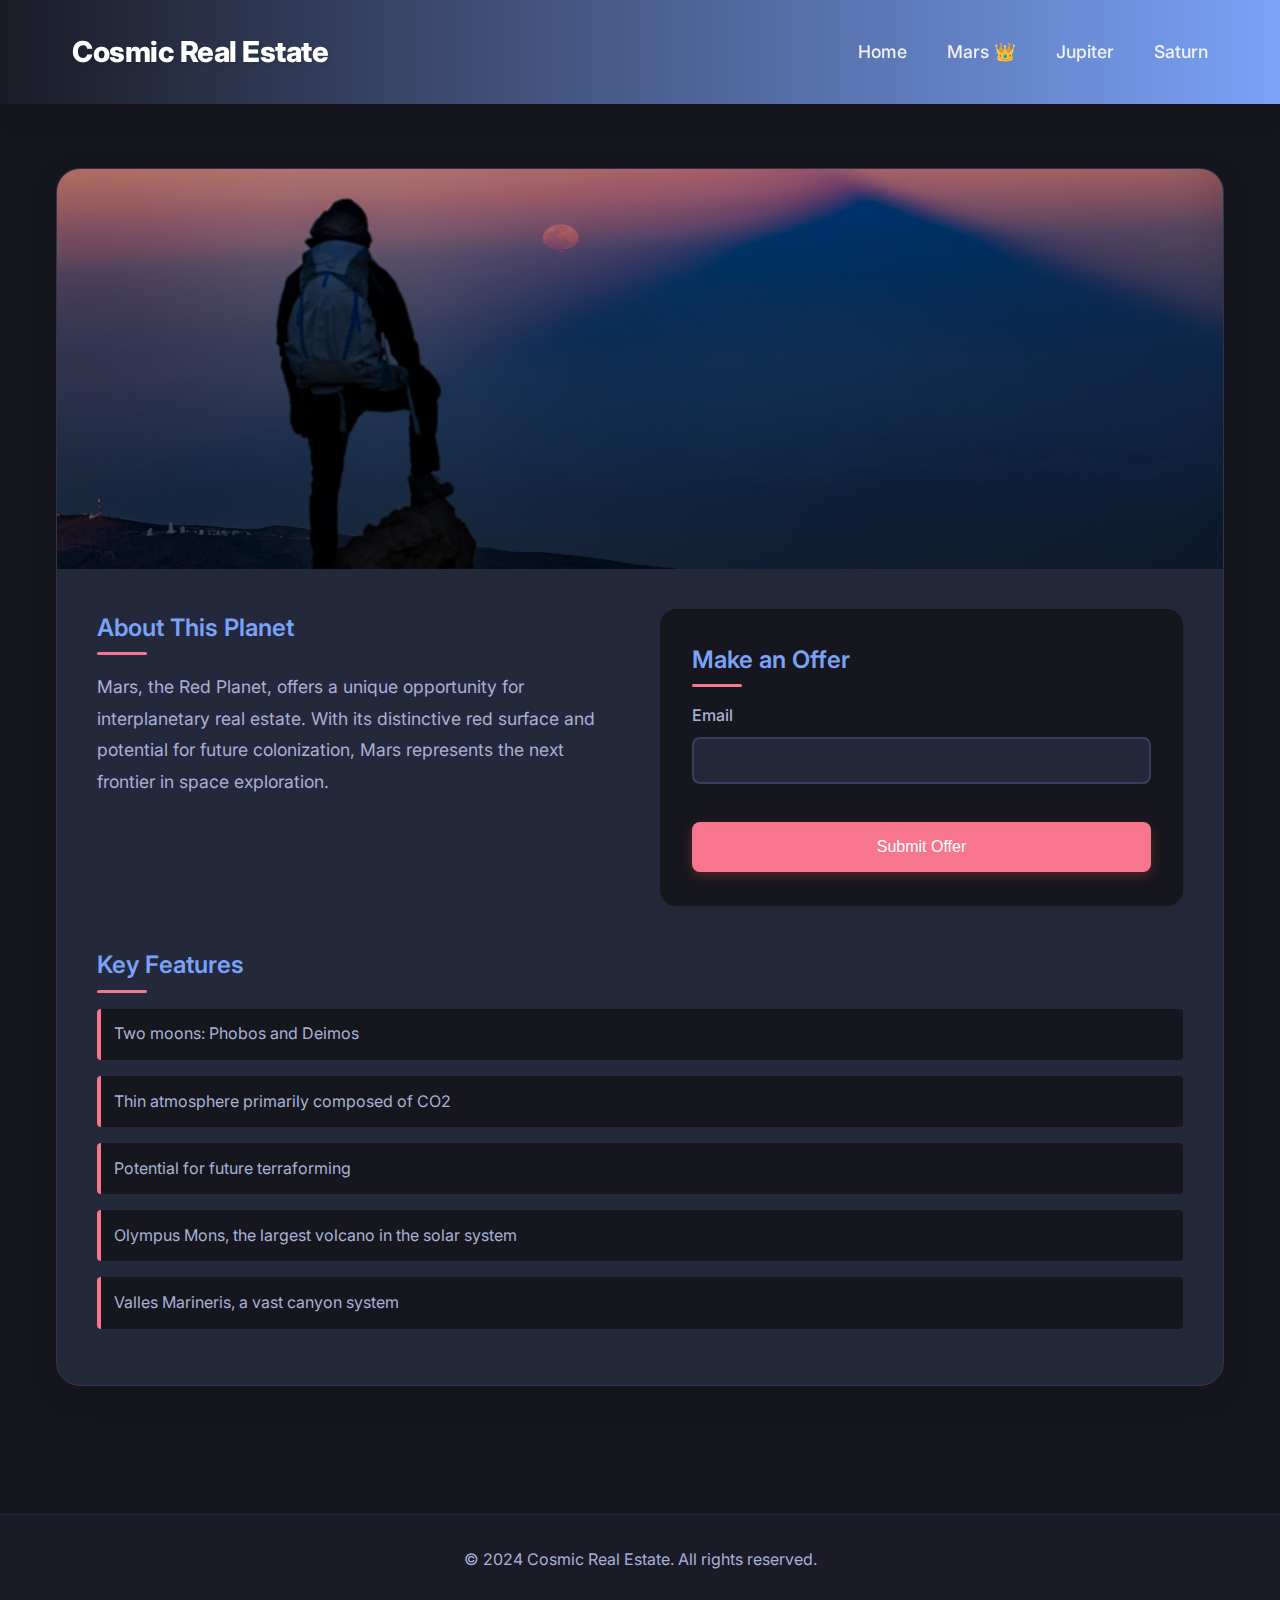
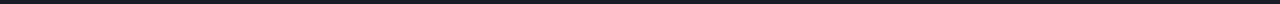
==== planet.html @ 67a4f1c0 "style" ====
<!DOCTYPE html>
<html lang="en">
<head>
    <meta charset="UTF-8">
    <meta name="viewport" content="width=device-width, initial-scale=1.0">
    <meta name="description" content="Cosmic Real Estate - Your premier destination for purchasing celestial properties. Explore Mars, Jupiter, and Saturn properties.">
    <meta name="keywords" content="space real estate, mars property, jupiter property, saturn property, cosmic real estate">
    <meta name="author" content="Cosmic Real Estate">
    <meta property="og:title" content="Cosmic Real Estate - Your Gateway to the Stars">
    <meta property="og:description" content="Your premier destination for purchasing celestial properties">
    <meta property="og:image" content="images/mars.jpg">
    <meta property="og:url" content="https://cosmicrealestate.com">
    <title>Planet Details - Cosmic Real Estate</title>
    <link rel="icon" type="image/png" href="images/favicon.png">
    <link rel="stylesheet" href="styles/variables.css">
    <link rel="stylesheet" href="styles/animations.css">
    <link rel="stylesheet" href="styles/navbar.css">
    <link rel="stylesheet" href="styles/buttons.css">
    <link rel="stylesheet" href="styles/cards.css">
    <link rel="stylesheet" href="styles/forms.css">
    <link rel="stylesheet" href="styles/footer.css">
    <link rel="stylesheet" href="styles/main.css">
    <link rel="stylesheet" href="styles/planet.css">
    <link rel="preconnect" href="https://fonts.googleapis.com">
    <link rel="preconnect" href="https://fonts.gstatic.com" crossorigin>
    <link href="https://fonts.googleapis.com/css2?family=Inter:wght@400;500;600;700;800&display=swap" rel="stylesheet">
    <style>
        .planet-container {
            max-width: 1200px;
            margin: 0 auto;
            padding: 2rem 1rem;
        }
        .planet-header {
            text-align: center;
            padding: 4rem 2rem;
            background: linear-gradient(135deg, var(--gradient-start), var(--gradient-end));
            color: var(--text-color);
            border-radius: 16px;
            margin-bottom: 3rem;
            position: relative;
            overflow: hidden;
        }
        .planet-header::before {
            content: '';
            position: absolute;
            top: 0;
            left: 0;
            right: 0;
            bottom: 0;
            background: radial-gradient(circle at 50% 50%, rgba(122, 162, 247, 0.1), transparent 70%);
            pointer-events: none;
        }
        .planet-header h1 {
            font-size: 3.5rem;
            margin-bottom: 1rem;
            color: var(--secondary-color);
            font-weight: 800;
            line-height: 1.2;
        }
        .planet-content {
            display: grid;
            grid-template-columns: 1fr 1fr;
            gap: 3rem;
            margin-top: 2rem;
        }
        .planet-image {
            width: 100%;
            height: 400px;
            object-fit: cover;
            border-radius: 16px;
            box-shadow: 0 4px 20px rgba(0, 0, 0, 0.1);
        }
        .planet-details {
            padding: 2rem;
            background: var(--card-background);
            border-radius: 16px;
            box-shadow: 0 4px 20px rgba(0, 0, 0, 0.1);
        }
        .price {
            font-size: 2rem;
            color: var(--accent-color);
            font-weight: 700;
            margin: 1rem 0;
        }
        .planet-features {
            list-style-type: none;
            padding: 0;
            margin-top: 2rem;
        }
        .planet-features li {
            padding: 1rem;
            margin-bottom: 1rem;
            background: var(--background-color);
            border-radius: 8px;
            border-left: 4px solid var(--accent-color);
        }
        @media (max-width: 768px) {
            .planet-content {
                grid-template-columns: 1fr;
            }
            .planet-header h1 {
                font-size: 2.5rem;
            }
        }
        .modal-overlay {
            display: none;
            position: fixed;
            top: 0;
            left: 0;
            right: 0;
            bottom: 0;
            background: rgba(0, 0, 0, 0.7);
            z-index: 1000;
            justify-content: center;
            align-items: center;
        }
        .modal-content {
            background: var(--card-background);
            padding: 2rem;
            border-radius: 16px;
            max-width: 400px;
            width: 90%;
            text-align: center;
            position: relative;
            animation: modalSlideIn 0.3s ease-out;
        }
        .modal-content h3 {
            color: var(--secondary-color);
            margin-bottom: 1rem;
        }
        .modal-content p {
            margin-bottom: 1.5rem;
            line-height: 1.6;
        }
        .modal-close {
            position: absolute;
            top: 1rem;
            right: 1rem;
            background: none;
            border: none;
            font-size: 1.5rem;
            cursor: pointer;
            color: var(--text-color);
            opacity: 0.7;
            transition: opacity 0.3s ease;
        }
        .modal-close:hover {
            opacity: 1;
        }
        @keyframes modalSlideIn {
            from {
                transform: translateY(-20px);
                opacity: 0;
            }
            to {
                transform: translateY(0);
                opacity: 1;
            }
        }
    </style>
</head>
<body>
    <header>
        <nav>
            <a href="index.html" class="logo">
                <h1>Cosmic Real Estate</h1>
            </a>
            <ul>
                <li><a href="index.html">Home</a></li>
                <li><a href="planet.html?planet=mars">Mars 👑</a></li>
                <li><a href="planet.html?planet=jupiter">Jupiter</a></li>
                <li><a href="planet.html?planet=saturn">Saturn</a></li>
            </ul>
        </nav>
    </header>

    <main>
        <div class="planet-detail">
            <div class="planet-hero">
                <img id="planetImage" alt="Planet" class="loading">
                <h2 id="planetName"></h2>
                <div class="price" id="planetPrice"></div>
            </div>
            <div class="planet-info">
                <div class="description">
                    <h3>About This Planet</h3>
                    <p id="planetDescription"></p>
                </div>
                <div class="features">
                    <h3>Key Features</h3>
                    <ul id="planetFeatures"></ul>
                </div>
                <div class="purchase-form">
                    <h3>Make an Offer</h3>
                    <form id="purchaseForm">
                        <div class="form-group">
                            <label for="email">Email</label>
                            <input type="email" id="email" name="email" required>
                        </div>
                        <button type="submit" class="cta-button button-hover">Submit Offer</button>
                    </form>
                </div>
            </div>
        </div>
    </main>

    <!-- Add modal overlay -->
    <div id="successModal" class="modal-overlay">
        <div class="modal-content">
            <button class="modal-close">&times;</button>
            <h3>Thank You!</h3>
            <p>We've received your interest in <span id="modalPlanetName"></span>. We'll contact you shortly at <span id="modalEmail"></span> to discuss the details.</p>
        </div>
    </div>

    <footer>
        <p>&copy; 2024 Cosmic Real Estate. All rights reserved.</p>
    </footer>

    <script type="module" src="js/planet.js"></script>
</body>
</html>
---- styles/variables.css ----
:root {
    --primary-color: #1a1b26;
    --secondary-color: #7aa2f7;
    --accent-color: #f7768e;
    --text-color: #a9b1d6;
    --background-color: #16161e;
    --card-background: #24283b;
    --card-hover: #2f334d;
    --gradient-start: #1a1b26;
    --gradient-end: #24283b;
}
---- styles/animations.css ----
/* Fade In Animation */
@keyframes fadeIn {
    from {
        opacity: 0;
        transform: translateY(20px);
    }
    to {
        opacity: 1;
        transform: translateY(0);
    }
}

/* Slide In Animation */
@keyframes slideIn {
    from {
        transform: translateY(-10px);
        opacity: 0;
    }
    to {
        transform: translateY(0);
        opacity: 1;
    }
}

/* Shimmer Animation */
@keyframes shimmer {
    to {
        background-position: 200% 0;
    }
}

/* Apply Animations */
.hero, .planet-card {
    animation: fadeIn 0.6s ease-out forwards;
}

.error-message,
.success-message {
    animation: slideIn 0.3s ease-out;
}

/* Loading States */
.loading {
    opacity: 0;
    background: linear-gradient(110deg, #2c3e50 8%, #34495e 18%, #2c3e50 33%);
    background-size: 200% 100%;
    animation: shimmer 1.5s linear infinite;
}

.loaded {
    opacity: 1;
    background: none;
    animation: none;
}

/* Smooth Scroll */
html {
    scroll-behavior: smooth;
}
---- styles/navbar.css ----
/* Header and Navigation */
header {
    background: linear-gradient(to right, var(--primary-color), var(--secondary-color));
    padding: 0.5rem 0;
    position: sticky;
    top: 0;
    z-index: 1000;
    box-shadow: 0 4px 30px rgba(0, 0, 0, 0.1);
}

nav {
    display: flex;
    justify-content: space-between;
    align-items: center;
    padding: 0.8rem 2rem;
    max-width: 1200px;
    margin: 0 auto;
}

/* Logo Styles */
.logo {
    text-decoration: none;
    display: flex;
    align-items: center;
    gap: 0.8rem;
}

.logo h1 {
    font-size: 1.8rem;
    color: white;
    margin: 0;
    font-weight: 800;
    letter-spacing: -0.5px;
    text-shadow: 2px 2px 4px rgba(0, 0, 0, 0.1);
}

/* Navigation Links */
nav ul {
    display: flex;
    gap: 2.5rem;
    list-style: none;
    margin: 0;
    padding: 0;
}

nav a {
    text-decoration: none;
    color: rgba(255, 255, 255, 0.9);
    font-weight: 500;
    font-size: 1.1rem;
    padding: 0.5rem 0;
    position: relative;
    transition: all 0.3s ease;
}

nav a::before {
    content: '';
    position: absolute;
    bottom: 0;
    left: 0;
    width: 100%;
    height: 2px;
    background: white;
    transform: scaleX(0);
    transform-origin: right;
    transition: transform 0.3s ease;
}

nav a:hover {
    color: white;
}

nav a:hover::before {
    transform: scaleX(1);
    transform-origin: left;
}

nav a.active {
    color: white;
}

nav a.active::before {
    transform: scaleX(1);
}

/* Responsive Navigation */
@media (max-width: 768px) {
    header {
        padding: 0.5rem 0;
    }

    nav {
        padding: 0.8rem 1rem;
        flex-direction: column;
        gap: 1rem;
    }

    nav ul {
        flex-direction: column;
        width: 100%;
        gap: 0.8rem;
        text-align: center;
    }

    nav a {
        display: block;
        padding: 0.8rem;
        font-size: 1rem;
    }

    .logo h1 {
        font-size: 1.5rem;
    }
}
---- styles/buttons.css ----
/* Base Button Styles */
.cta-button {
    display: inline-block;
    padding: 1rem 2rem;
    background-color: var(--accent-color);
    color: var(--primary-color);
    text-decoration: none;
    border-radius: 8px;
    margin: 1.5rem;
    transition: all 0.3s ease;
    cursor: pointer;
    border: none;
    font-size: 1rem;
    font-weight: 600;
    text-align: center;
    width: calc(100% - 3rem);
    position: relative;
    overflow: hidden;
}

.cta-button:hover {
    background-color: #e85d6f;
    transform: translateY(-2px);
    box-shadow: 0 4px 15px rgba(247, 118, 142, 0.3);
}

.cta-button:active {
    transform: translateY(0);
}

/* Scroll Button */
.scroll-button {
    display: inline-flex;
    align-items: center;
    gap: 0.5rem;
    padding: 1rem 2rem;
    background-color: var(--secondary-color);
    color: var(--primary-color);
    text-decoration: none;
    border-radius: 8px;
    font-weight: 600;
    transition: all 0.3s ease;
    border: 2px solid transparent;
}

.scroll-button:hover {
    background-color: transparent;
    border-color: var(--secondary-color);
    color: var(--secondary-color);
    transform: translateY(-2px);
}

.scroll-button svg {
    transition: transform 0.3s ease;
}

.scroll-button:hover svg {
    transform: translateY(2px);
}

/* Form Buttons */
.form-group button.cta-button {
    width: 100%;
    margin: 1rem 0 0;
    cursor: pointer;
    border: none;
    font-size: 1rem;
    font-weight: 500;
    transition: all 0.3s ease;
}

.form-group button.cta-button:hover {
    transform: translateY(-2px);
    box-shadow: 0 4px 12px rgba(231, 76, 60, 0.3);
}

.form-group button.cta-button:active {
    transform: translateY(0);
}
---- styles/cards.css ----
/* Planet Cards */
.planet-card {
    background: var(--card-background);
    border-radius: 16px;
    overflow: hidden;
    box-shadow: 0 4px 20px rgba(0, 0, 0, 0.2);
    transition: all 0.3s ease;
    position: relative;
    border: 1px solid rgba(122, 162, 247, 0.1);
    display: flex;
    flex-direction: column;
    cursor: pointer;
    height: 100%;
}

.planet-card a {
    text-decoration: none;
    color: inherit;
    display: flex;
    flex-direction: column;
    height: 100%;
}

.planet-card:hover {
    transform: translateY(-8px);
    box-shadow: 0 8px 30px rgba(0, 0, 0, 0.3);
    background: var(--card-hover);
}

.planet-card img {
    width: 100%;
    height: 200px;
    object-fit: cover;
    transition: transform 0.3s ease;
}

.planet-card:hover img {
    transform: scale(1.05);
}

.planet-card h3 {
    margin: 1rem 1rem 0.5rem;
    color: var(--secondary-color);
    font-size: 1.5rem;
}

.planet-card p {
    margin: 0 1rem;
    color: var(--text-color);
    opacity: 0.8;
    flex-grow: 1;
}

/* Planet Grid */
.planet-grid {
    display: grid;
    grid-template-columns: repeat(auto-fit, minmax(320px, 1fr));
    gap: 2rem;
}

.featured-planets {
    margin-top: 3rem;
}

.featured-planets h2 {
    text-align: center;
    margin-bottom: 3rem;
    color: var(--secondary-color);
    font-size: 2.5rem;
    font-weight: 700;
}

/* Planet Detail Card */
.planet-detail {
    max-width: 1000px;
    margin: 0 auto;
    background: var(--card-background);
    border-radius: 16px;
    overflow: hidden;
    box-shadow: 0 4px 20px rgba(0, 0, 0, 0.2);
    border: 1px solid rgba(122, 162, 247, 0.1);
}

/* Responsive Cards */
@media (max-width: 768px) {
    .planet-grid {
        grid-template-columns: 1fr;
    }
}
---- styles/forms.css ----
/* Form Styles */
.form-group {
    margin-bottom: 1rem;
}

.form-group label {
    display: block;
    margin-bottom: 0.5rem;
    color: var(--secondary-color);
    font-weight: 500;
}

.form-group input,
.form-group select {
    width: 100%;
    padding: 0.6rem;
    border: 1px solid rgba(122, 162, 247, 0.2);
    border-radius: 8px;
    font-size: 1rem;
    background: var(--card-hover);
    color: var(--text-color);
}

.form-group input:focus,
.form-group select:focus {
    outline: none;
    border-color: var(--secondary-color);
    box-shadow: 0 0 0 2px rgba(122, 162, 247, 0.2);
}

/* Form Messages */
.error-message,
.success-message {
    padding: 1rem;
    margin-bottom: 1rem;
    border-radius: 8px;
    animation: slideIn 0.3s ease-out;
}

.error-message {
    background-color: rgba(247, 118, 142, 0.1);
    color: #f7768e;
    border: 1px solid rgba(247, 118, 142, 0.2);
}

.success-message {
    background-color: rgba(122, 162, 247, 0.1);
    color: var(--secondary-color);
    border: 1px solid rgba(122, 162, 247, 0.2);
}
---- styles/footer.css ----
footer {
    background-color: var(--primary-color);
    color: var(--text-color);
    text-align: center;
    padding: 2rem;
    margin-top: 4rem;
    border-top: 1px solid rgba(122, 162, 247, 0.1);
}
---- styles/main.css ----
/* Reset and base styles */
* {
    margin: 0;
    padding: 0;
    box-sizing: border-box;
}

body {
    font-family: 'Inter', -apple-system, BlinkMacSystemFont, 'Segoe UI', Roboto, Oxygen, Ubuntu, Cantarell, sans-serif;
    line-height: 1.6;
    color: var(--text-color);
    background-color: var(--background-color);
}

/* Main content */
main {
    max-width: 1200px;
    margin: 0 auto;
    padding: 2rem 1rem;
}

/* Hero Section */
.hero {
    text-align: center;
    padding: 6rem 2rem;
    background: linear-gradient(135deg, var(--gradient-start), var(--gradient-end));
    color: var(--text-color);
    border-radius: 16px;
    margin-bottom: 3rem;
    position: relative;
    overflow: hidden;
}

.hero::before {
    content: '';
    position: absolute;
    top: 0;
    left: 0;
    right: 0;
    bottom: 0;
    background: radial-gradient(circle at 50% 50%, rgba(122, 162, 247, 0.1), transparent 70%);
    pointer-events: none;
}

.hero h2 {
    font-size: 3.5rem;
    margin-bottom: 1.5rem;
    color: var(--secondary-color);
    font-weight: 800;
    line-height: 1.2;
}

.hero p {
    font-size: 1.25rem;
    max-width: 600px;
    margin: 0 auto 2rem;
    opacity: 0.9;
}

/* Responsive Design */
@media (max-width: 768px) {
    .hero h2 {
        font-size: 2.5rem;
    }

    .hero p {
        font-size: 1.1rem;
    }
}
---- styles/planet.css ----
.planet-detail {
    max-width: 1200px;
    margin: 2rem auto;
    background: var(--card-background);
    border-radius: 24px;
    overflow: hidden;
    box-shadow: 0 8px 32px rgba(0, 0, 0, 0.1);
    border: 1px solid rgba(122, 162, 247, 0.1);
    transition: transform 0.3s ease, box-shadow 0.3s ease;
}

.planet-detail:hover {
    transform: translateY(-5px);
    box-shadow: 0 12px 40px rgba(0, 0, 0, 0.15);
}

.planet-hero {
    position: relative;
    height: 400px;
    overflow: hidden;
    background: var(--primary-color);
}

.planet-hero::before {
    content: '';
    position: absolute;
    top: 0;
    left: 0;
    right: 0;
    bottom: 0;
    background: linear-gradient(to bottom, rgba(0,0,0,0.2), rgba(0,0,0,0.6));
    z-index: 1;
}

.planet-hero img {
    width: 100%;
    height: 100%;
    object-fit: cover;
    opacity: 0;
    transition: opacity 0.5s ease, transform 0.5s ease;
    transform: scale(1.1);
}

.planet-hero img.loading {
    opacity: 0;
    background: linear-gradient(110deg, #2c3e50 8%, #34495e 18%, #2c3e50 33%);
    background-size: 200% 100%;
    animation: shimmer 1.5s linear infinite;
}

.planet-hero img.loaded {
    opacity: 1;
    transform: scale(1);
    background: none;
    animation: none;
}

.planet-hero img.error {
    opacity: 1;
    background: #2c3e50;
}

.planet-hero h2 {
    position: absolute;
    bottom: 100px;
    left: 0;
    right: 0;
    text-align: center;
    color: white;
    font-size: 3.5rem;
    text-shadow: 2px 2px 4px rgba(0, 0, 0, 0.5);
    opacity: 0;
    animation: fadeIn 0.5s ease-out forwards;
    animation-delay: 0.3s;
    z-index: 2;
}

.planet-hero .price {
    position: absolute;
    bottom: 30px;
    left: 50%;
    transform: translateX(-50%);
    text-align: center;
    color: white;
    font-size: 1.8rem;
    font-weight: bold;
    text-shadow: 2px 2px 4px rgba(0, 0, 0, 0.5);
    opacity: 0;
    animation: fadeIn 0.5s ease-out forwards;
    animation-delay: 0.5s;
    z-index: 2;
    background: rgba(0, 0, 0, 0.3);
    padding: 0.5rem 1.5rem;
    border-radius: 30px;
    display: inline-block;
    backdrop-filter: blur(5px);
    white-space: nowrap;
}

.planet-info {
    padding: 2.5rem;
    display: grid;
    grid-template-columns: 1fr 1fr;
    gap: 2.5rem;
}

.description {
    grid-column: 1;
}

.features {
    grid-column: 1 / -1;
}

.purchase-form {
    grid-column: 2;
    grid-row: 1;
}

.description h3,
.features h3,
.purchase-form h3 {
    color: var(--secondary-color);
    margin-bottom: 1rem;
    font-size: 1.5rem;
    font-weight: 600;
    position: relative;
    padding-bottom: 0.5rem;
}

.description h3::after,
.features h3::after,
.purchase-form h3::after {
    content: '';
    position: absolute;
    bottom: 0;
    left: 0;
    width: 50px;
    height: 3px;
    background: var(--accent-color);
    border-radius: 2px;
}

.description p {
    margin-bottom: 0;
    line-height: 1.8;
    color: var(--text-color);
    font-size: 1.1rem;
}

.features ul {
    list-style: none;
    padding: 0;
}

.features li {
    padding: 1rem 1.5rem;
    margin-bottom: 1rem;
    background: var(--background-color);
    border-radius: 12px;
    color: var(--text-color);
    transition: all 0.3s ease;
    border-left: 4px solid var(--accent-color);
    position: relative;
    overflow: hidden;
}

.features li:hover {
    transform: translateX(10px);
    background: rgba(122, 162, 247, 0.1);
}

.purchase-form {
    background: var(--background-color);
    padding: 2rem;
    border-radius: 16px;
    box-shadow: 0 4px 20px rgba(0, 0, 0, 0.05);
}

.form-group {
    margin-bottom: 1.5rem;
}

.form-group label {
    display: block;
    margin-bottom: 0.5rem;
    color: var(--text-color);
    font-weight: 500;
}

.form-group input {
    width: 100%;
    padding: 0.8rem 1rem;
    border: 2px solid rgba(122, 162, 247, 0.2);
    border-radius: 8px;
    background: var(--card-background);
    color: var(--text-color);
    font-size: 1rem;
    transition: all 0.3s ease;
}

.form-group input:focus {
    outline: none;
    border-color: var(--accent-color);
    box-shadow: 0 0 0 3px rgba(122, 162, 247, 0.1);
}

.cta-button {
    width: 100%;
    padding: 1rem;
    background: var(--accent-color);
    color: white;
    border: none;
    border-radius: 8px;
    font-size: 1.1rem;
    font-weight: 600;
    cursor: pointer;
    transition: all 0.3s ease;
    position: relative;
    overflow: hidden;
}

.cta-button:hover {
    transform: translateY(-2px);
    box-shadow: 0 4px 15px rgba(122, 162, 247, 0.3);
}

.cta-button::after {
    content: '';
    position: absolute;
    top: 50%;
    left: 50%;
    width: 300%;
    height: 300%;
    background: radial-gradient(circle, rgba(255,255,255,0.2) 0%, transparent 60%);
    transform: translate(-50%, -50%) scale(0);
    transition: transform 0.5s ease;
}

.cta-button:hover::after {
    transform: translate(-50%, -50%) scale(1);
}

/* Responsive Design */
@media (max-width: 768px) {
    .planet-hero {
        height: 300px;
    }

    .planet-hero h2 {
        font-size: 2.5rem;
        bottom: 60px;
    }

    .planet-hero .price {
        font-size: 1.4rem;
        bottom: 20px;
    }

    .planet-info {
        grid-template-columns: 1fr;
        padding: 1.5rem;
        gap: 2rem;
    }

    .description, .features, .purchase-form {
        grid-column: 1 / -1;
    }

    .purchase-form {
        grid-row: auto;
        padding: 1.5rem;
    }
}

/* Animations */
@keyframes shimmer {
    0% {
        background-position: 200% 0;
    }
    100% {
        background-position: -200% 0;
    }
}

@keyframes fadeIn {
    from {
        opacity: 0;
        transform: translateY(20px);
    }
    to {
        opacity: 1;
        transform: translateY(0);
    }
}

/* Interactive Features */
.features li {
    transition: transform 0.3s ease, background-color 0.3s ease;
    padding: 0.8rem;
    border-radius: 4px;
}

.features li:hover {
    background-color: rgba(52, 152, 219, 0.1);
}

.price {
    opacity: 0;
    transform: translateY(20px);
    transition: opacity 0.5s ease, transform 0.5s ease;
}

.price-visible {
    opacity: 1;
    transform: translateY(0);
}

.form-group {
    position: relative;
    transition: transform 0.3s ease;
}

.form-group.focused {
    transform: translateX(5px);
}

.form-group.focused label {
    color: var(--secondary-color);
}

.form-group input:focus,
.form-group select:focus {
    border-color: var(--secondary-color);
    box-shadow: 0 0 0 3px rgba(52, 152, 219, 0.2);
}

.cta-button {
    transition: all 0.3s ease;
    position: relative;
    overflow: hidden;
}

.button-hover {
    transform: translateY(-2px);
    box-shadow: 0 4px 12px rgba(231, 76, 60, 0.3);
}

.button-hover::after {
    content: '';
    position: absolute;
    top: 50%;
    left: 50%;
    width: 300%;
    height: 300%;
    background: radial-gradient(circle, rgba(255,255,255,0.2) 0%, transparent 60%);
    transform: translate(-50%, -50%) scale(0);
    transition: transform 0.5s ease;
}

.button-hover:hover::after {
    transform: translate(-50%, -50%) scale(1);
}

/* Parallax Effect */
.planet-hero {
    position: relative;
    overflow: hidden;
    background-attachment: fixed;
}

/* Smooth Scroll Behavior */
html {
    scroll-behavior: smooth;
}

/* Feature List Animation */
.features ul {
    perspective: 1000px;
}

.features li {
    transform-origin: left;
    transition: transform 0.3s ease, opacity 0.3s ease;
}

.features li:hover {
    transform: translateX(10px) scale(1.02);
    opacity: 0.9;
}

/* Purchase Form Button */
.purchase-form .cta-button {
    width: 100%;
    margin: 1rem 0 0;
    cursor: pointer;
    border: none;
    font-size: 1rem;
    font-weight: 500;
    transition: all 0.3s ease;
}

.purchase-form .cta-button:hover {
    transform: translateY(-2px);
    box-shadow: 0 4px 12px rgba(231, 76, 60, 0.3);
}

.purchase-form .cta-button:active {
    transform: translateY(0);
}
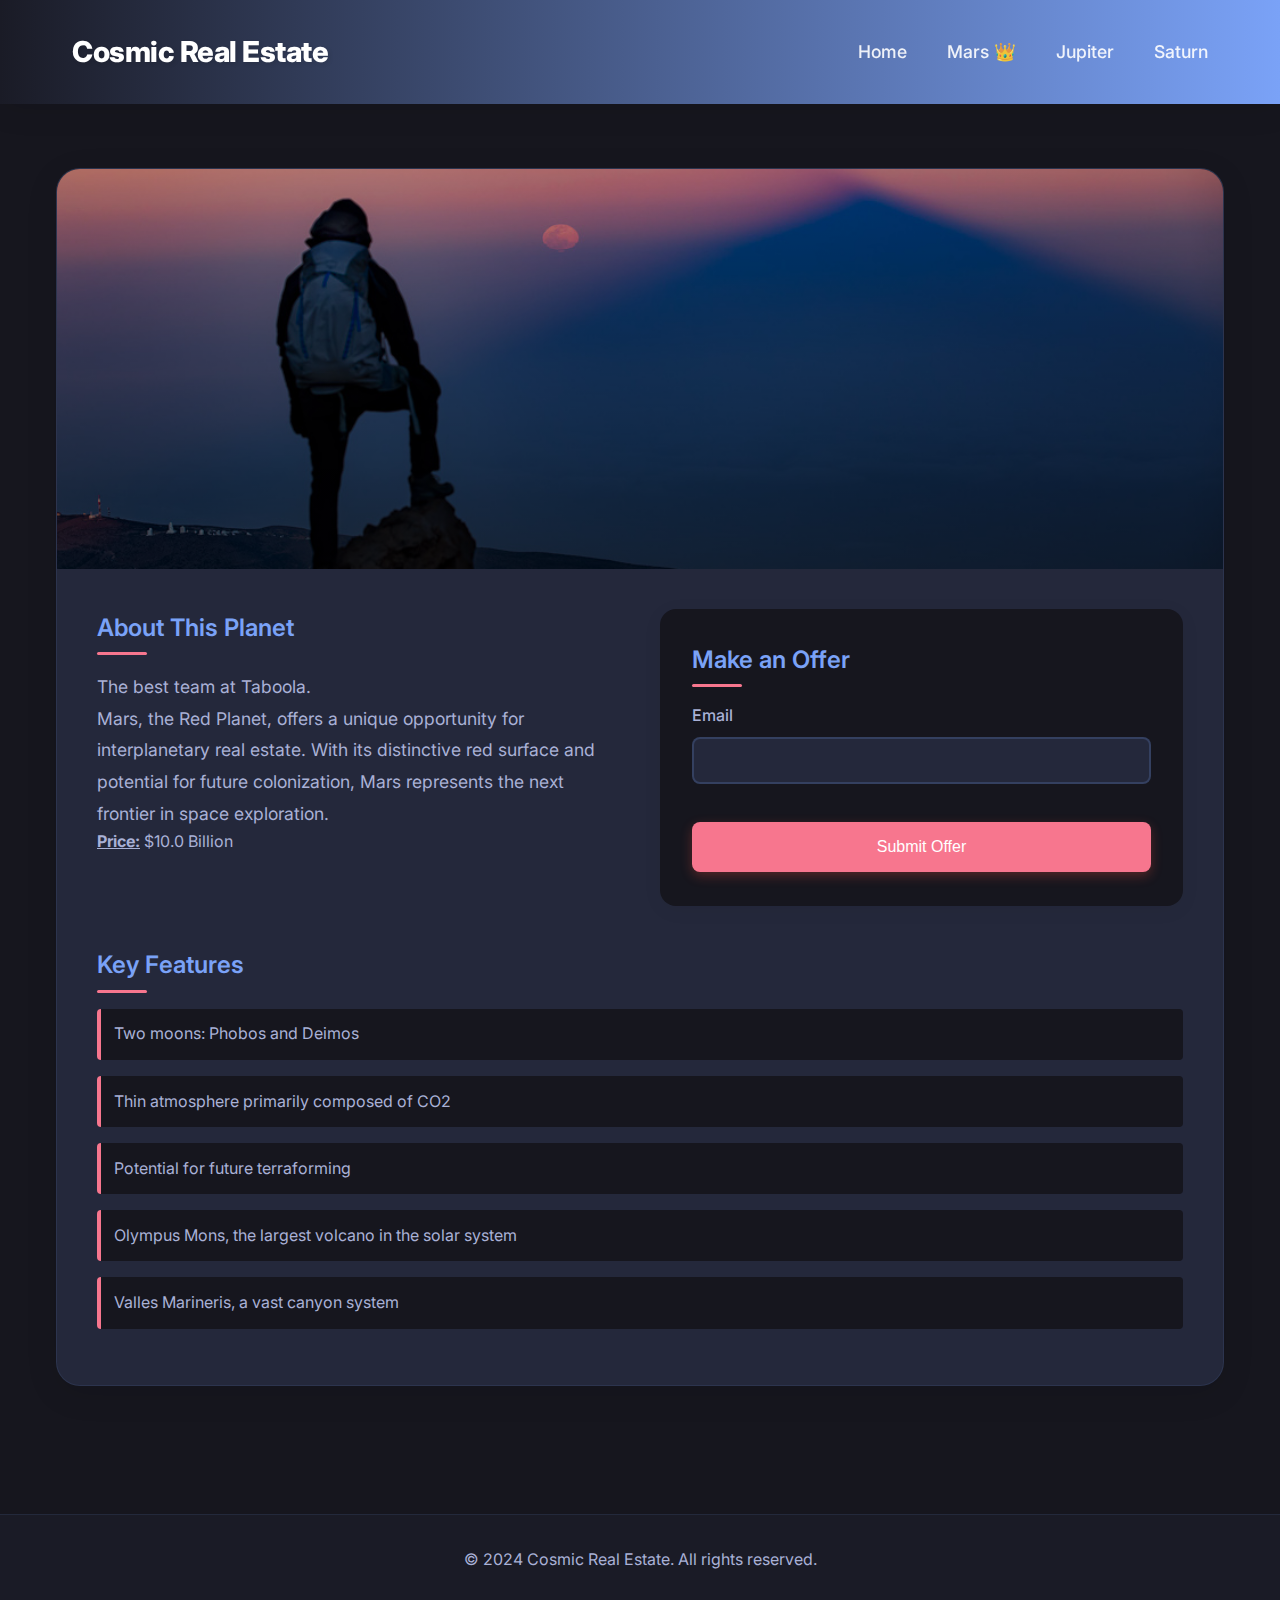
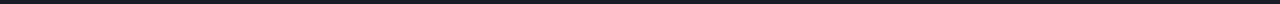
==== commit 5c38f7a3: "style" ====
--- a/planet.html
+++ b/planet.html
@@ -185,6 +185,7 @@
                 <div class="description">
                     <h3>About This Planet</h3>
                     <p id="planetDescription"></p>
+                    <label id="planetPriceLabel" class="price-label"></label>
                 </div>
                 <div class="features">
                     <h3>Key Features</h3>
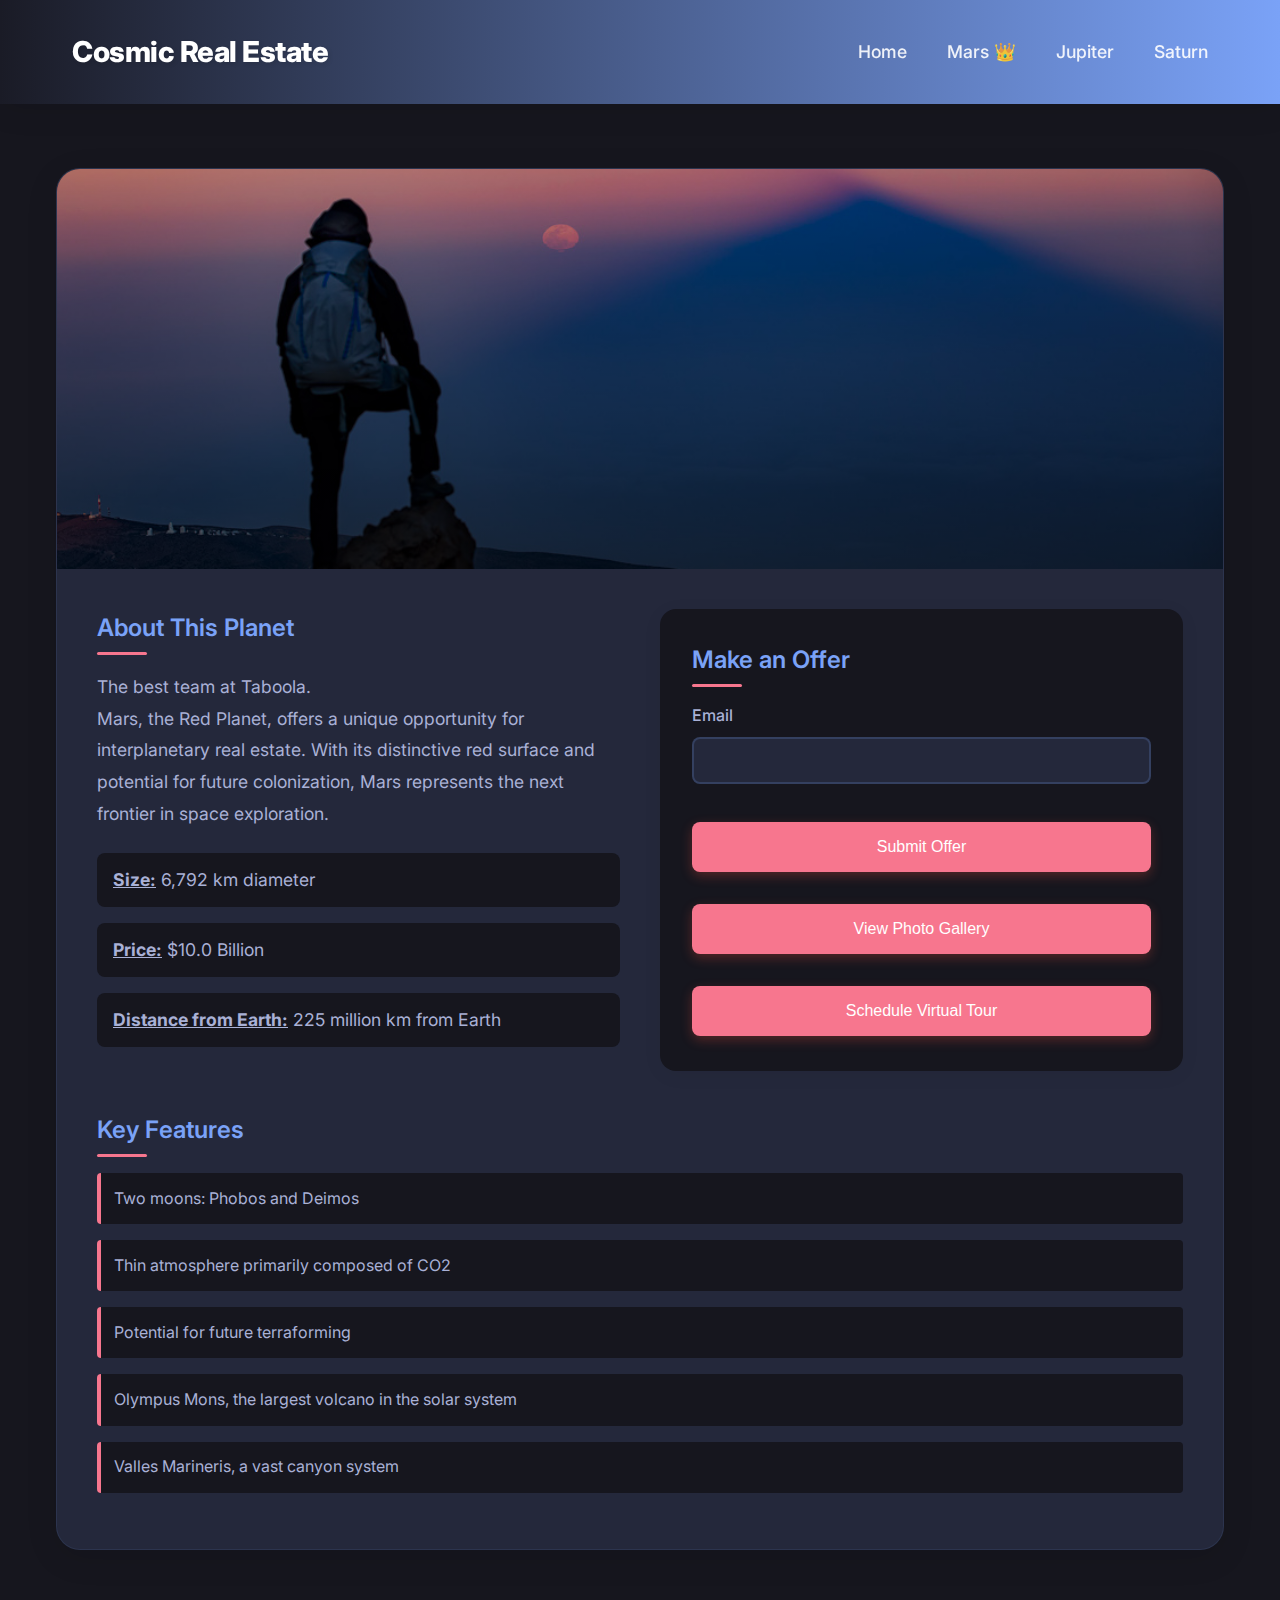
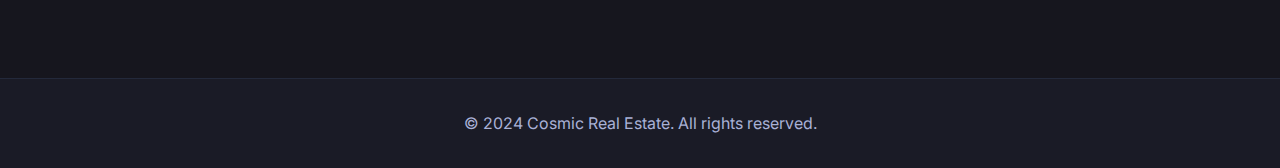
==== commit 651984b6: "Extra buttons and labels to confuse selectors" ====
--- a/planet.html
+++ b/planet.html
@@ -185,7 +185,11 @@
                 <div class="description">
                     <h3>About This Planet</h3>
                     <p id="planetDescription"></p>
-                    <label id="planetPriceLabel" class="price-label"></label>
+                    <div class="info-labels">
+                        <label id="planetSizeLabel" class="info-label"></label>
+                        <label id="planetPriceLabel" class="price-label"></label>
+                        <label id="planetDistanceLabel" class="info-label"></label>
+                    </div>
                 </div>
                 <div class="features">
                     <h3>Key Features</h3>
@@ -200,6 +204,10 @@
                         </div>
                         <button type="submit" class="cta-button button-hover">Submit Offer</button>
                     </form>
+                    <div class="button-group">
+                        <button id="viewGalleryBtn" class="cta-button button-hover">View Photo Gallery</button>
+                        <button id="scheduleTourBtn" class="cta-button button-hover">Schedule Virtual Tour</button>
+                    </div>
                 </div>
             </div>
         </div>
--- a/styles/planet.css
+++ b/styles/planet.css
@@ -407,4 +407,37 @@
 
 .purchase-form .cta-button:active {
     transform: translateY(0);
+}
+
+.info-labels {
+    display: flex;
+    flex-direction: column;
+    gap: 1rem;
+    margin: 1.5rem 0;
+}
+
+.info-label, .price-label {
+    display: block;
+    padding: 0.8rem 1rem;
+    background: var(--background-color);
+    border-radius: 8px;
+    color: var(--text-color);
+    font-size: 1.1rem;
+    transition: all 0.3s ease;
+}
+
+.info-label:hover, .price-label:hover {
+    transform: translateX(10px);
+    background: rgba(122, 162, 247, 0.1);
+}
+
+.button-group {
+    display: flex;
+    flex-direction: column;
+    gap: 1rem;
+    margin-top: 1rem;
+}
+
+.button-group .cta-button {
+    width: 100%;
 } 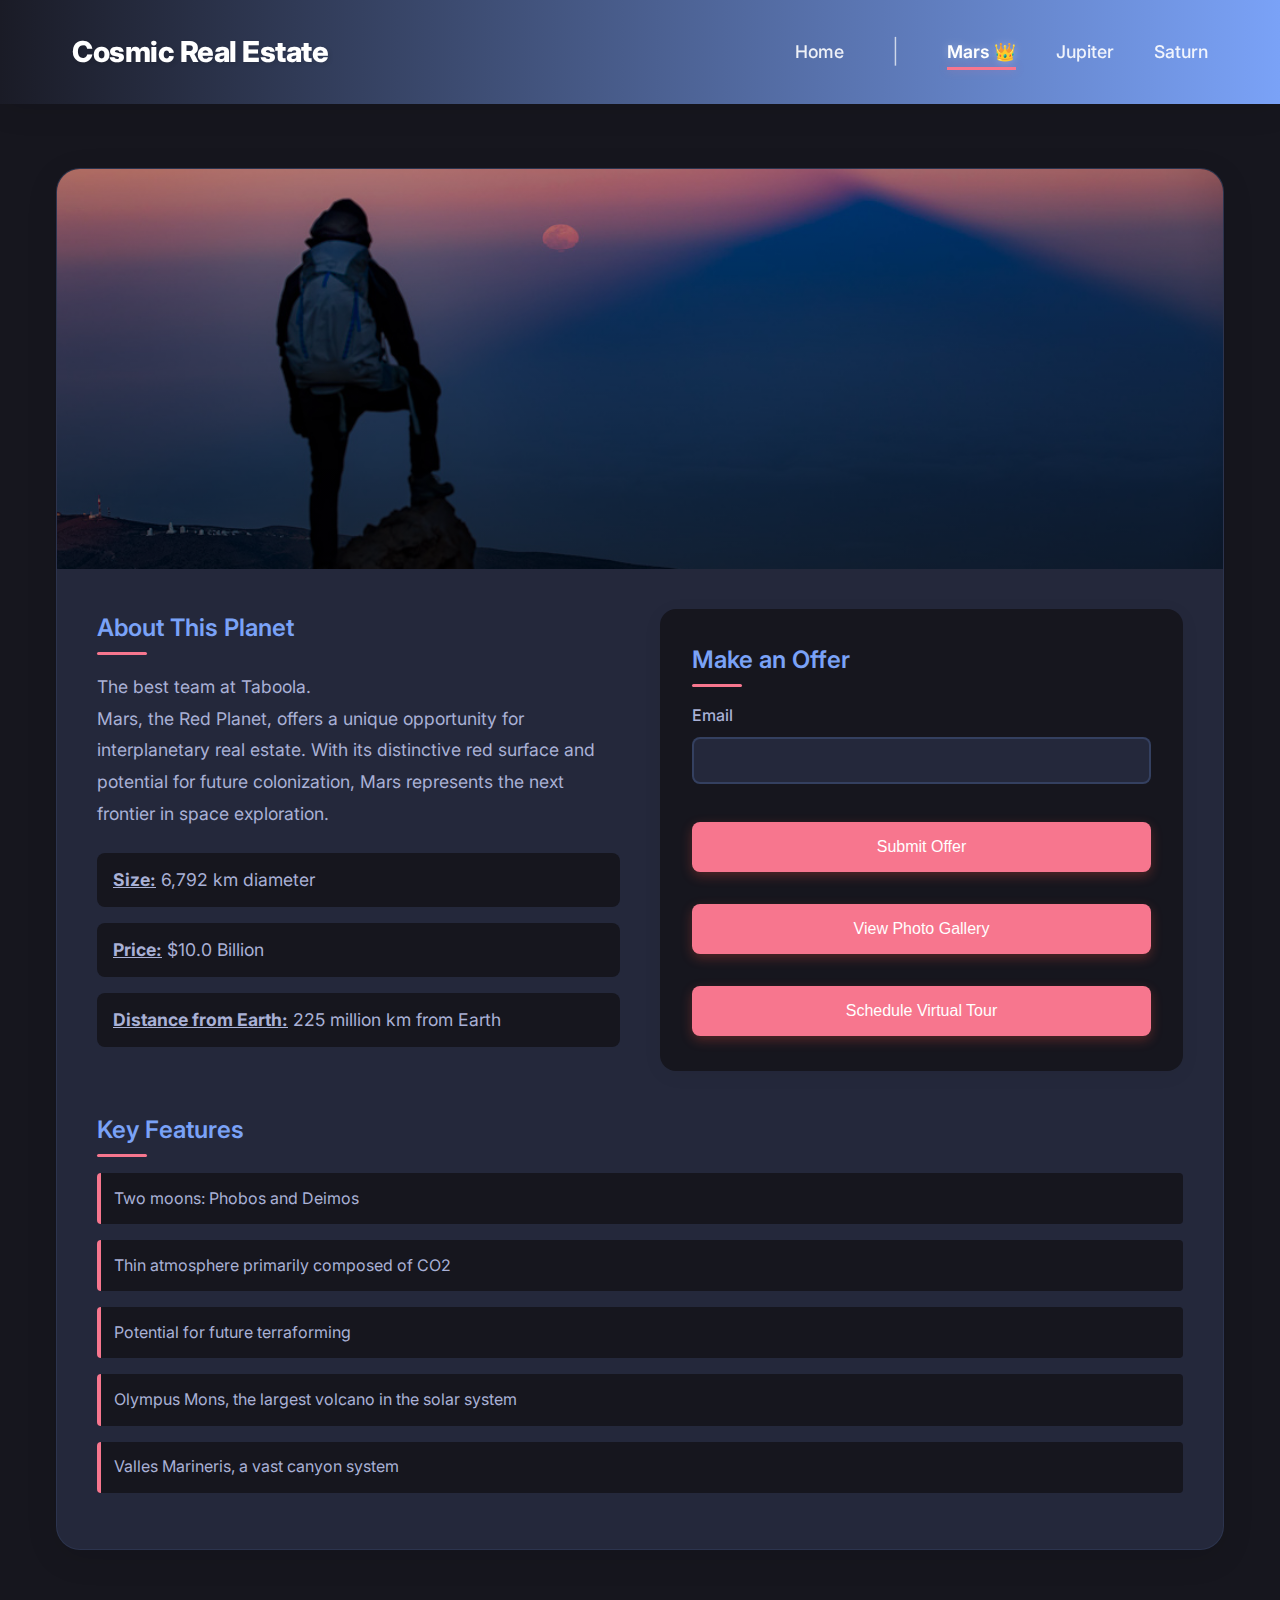
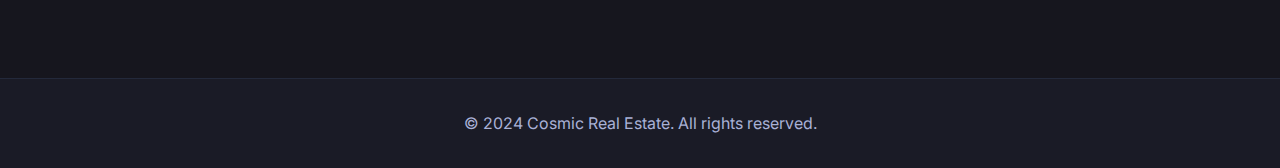
==== commit 98cb484c: "style" ====
--- a/planet.html
+++ b/planet.html
@@ -167,6 +167,7 @@
             </a>
             <ul>
                 <li><a href="index.html">Home</a></li>
+                <li class="nav-divider">|</li>
                 <li><a href="planet.html?planet=mars">Mars 👑</a></li>
                 <li><a href="planet.html?planet=jupiter">Jupiter</a></li>
                 <li><a href="planet.html?planet=saturn">Saturn</a></li>
--- a/styles/navbar.css
+++ b/styles/navbar.css
@@ -41,6 +41,15 @@
     list-style: none;
     margin: 0;
     padding: 0;
+    align-items: center;
+}
+
+.nav-divider {
+    color: white;
+    font-size: 1.5rem;
+    font-weight: 300;
+    opacity: 0.7;
+    margin: 0 0.5rem;
 }
 
 nav a {
@@ -77,10 +86,15 @@
 
 nav a.active {
     color: white;
+    font-weight: 600;
+    text-shadow: 0 0 10px rgba(255, 255, 255, 0.3);
 }
 
 nav a.active::before {
     transform: scaleX(1);
+    height: 3px;
+    background: var(--accent-color);
+    box-shadow: 0 0 10px rgba(247, 118, 142, 0.3);
 }
 
 /* Responsive Navigation */
@@ -102,12 +116,21 @@
         text-align: center;
     }
 
+    .nav-divider {
+        display: none;
+    }
+
     nav a {
         display: block;
         padding: 0.8rem;
         font-size: 1rem;
     }
 
+    nav a.active {
+        background: rgba(255, 255, 255, 0.1);
+        border-radius: 8px;
+    }
+
     .logo h1 {
         font-size: 1.5rem;
     }
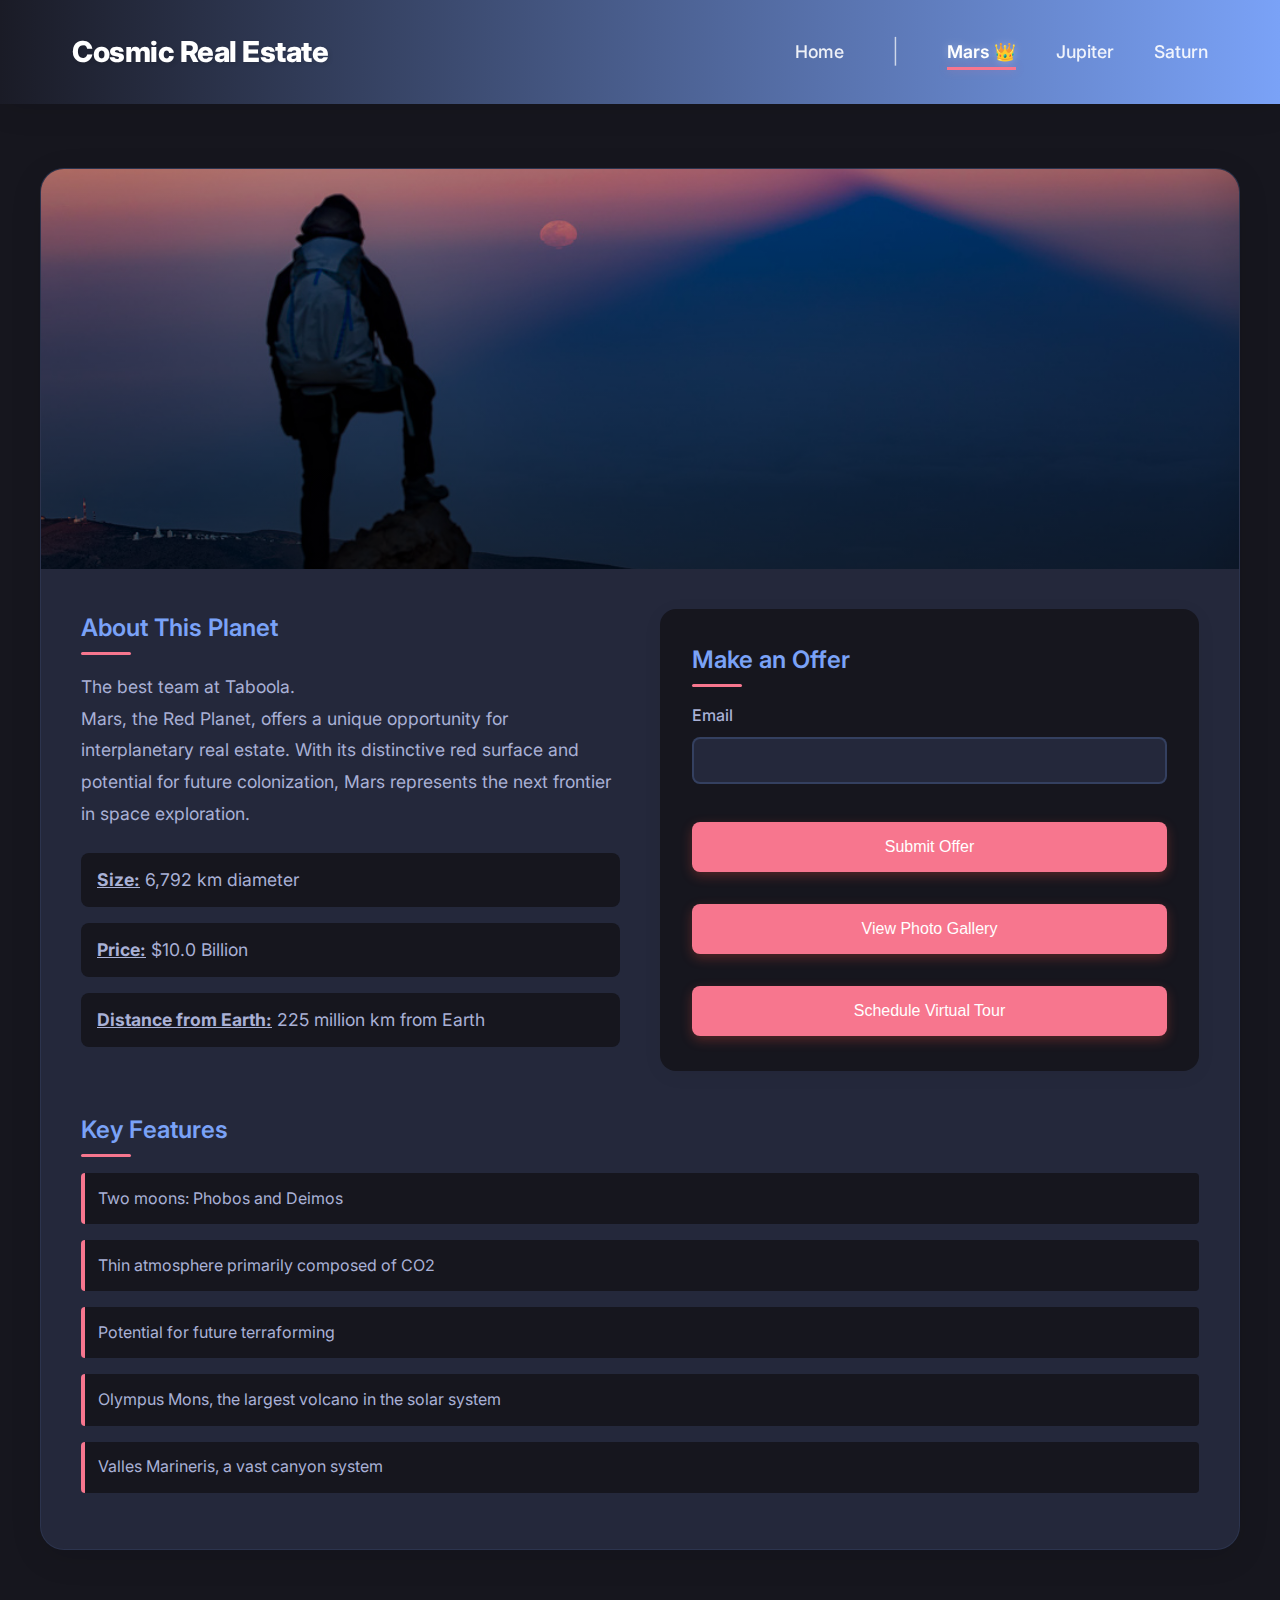
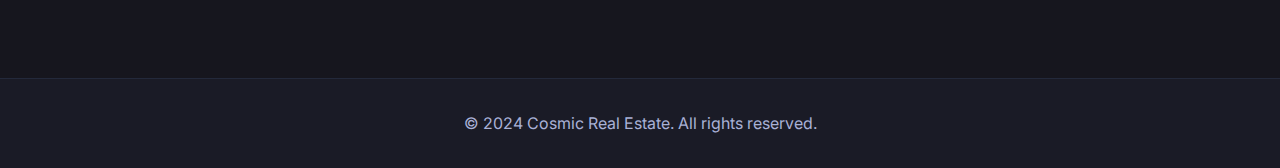
==== commit e96bab54: "planet pixel" ====
--- a/planet.html
+++ b/planet.html
@@ -158,6 +158,20 @@
             }
         }
     </style>
+        <!-- Taboola Pixel Code -->
+        <script type='text/javascript'>
+            window._tfa = window._tfa || [];
+            window._tfa.push({notify: 'event', name: 'page_view', id: 1056846});
+            !function (t, f, a, x) {
+                   if (!document.getElementById(x)) {
+                      t.async = 1;t.src = a;t.id=x;f.parentNode.insertBefore(t, f);
+                   }
+            }(document.createElement('script'),
+            document.getElementsByTagName('script')[0],
+            '//cdn.taboola.com/libtrc/unip/1056846/tfa.js',
+            'tb_tfa_script');
+          </script>
+          <!-- End of Taboola Pixel Code -->
 </head>
 <body>
     <header>
--- a/styles/navbar.css
+++ b/styles/navbar.css
@@ -60,6 +60,7 @@
     padding: 0.5rem 0;
     position: relative;
     transition: all 0.3s ease;
+    cursor: pointer;
 }
 
 nav a::before {
@@ -97,23 +98,46 @@
     box-shadow: 0 0 10px rgba(247, 118, 142, 0.3);
 }
 
+/* Hamburger Menu */
+.hamburger {
+    display: none;
+    flex-direction: column;
+    gap: 6px;
+    cursor: pointer;
+    padding: 4px;
+    z-index: 1001;
+}
+
+.hamburger span {
+    display: block;
+    width: 25px;
+    height: 2px;
+    background-color: white;
+    transition: all 0.3s ease;
+}
+
 /* Responsive Navigation */
-@media (max-width: 768px) {
-    header {
-        padding: 0.5rem 0;
-    }
-
-    nav {
-        padding: 0.8rem 1rem;
-        flex-direction: column;
-        gap: 1rem;
+@media (max-width: 1024px) {
+    .hamburger {
+        display: flex;
     }
 
     nav ul {
+        position: fixed;
+        top: 0;
+        right: -100%;
+        height: 100vh;
+        width: 80%;
+        max-width: 400px;
+        background: linear-gradient(to bottom, var(--primary-color), var(--secondary-color));
         flex-direction: column;
-        width: 100%;
-        gap: 0.8rem;
-        text-align: center;
+        padding: 80px 2rem 2rem;
+        transition: right 0.3s ease;
+        box-shadow: -4px 0 30px rgba(0, 0, 0, 0.1);
+    }
+
+    nav ul.active {
+        right: 0;
     }
 
     .nav-divider {
@@ -122,8 +146,10 @@
 
     nav a {
         display: block;
-        padding: 0.8rem;
-        font-size: 1rem;
+        padding: 1rem;
+        font-size: 1.1rem;
+        width: 100%;
+        text-align: center;
     }
 
     nav a.active {
@@ -131,7 +157,30 @@
         border-radius: 8px;
     }
 
+    /* Hamburger Animation */
+    .hamburger.active span:nth-child(1) {
+        transform: translateY(8px) rotate(45deg);
+    }
+
+    .hamburger.active span:nth-child(2) {
+        opacity: 0;
+    }
+
+    .hamburger.active span:nth-child(3) {
+        transform: translateY(-8px) rotate(-45deg);
+    }
+}
+
+@media (max-width: 480px) {
+    nav {
+        padding: 0.8rem 1rem;
+    }
+
     .logo h1 {
         font-size: 1.5rem;
     }
+
+    nav ul {
+        width: 100%;
+    }
 } --- a/styles/cards.css
+++ b/styles/cards.css
@@ -1,16 +1,33 @@
 /* Planet Cards */
 .planet-card {
     background: var(--card-background);
-    border-radius: 16px;
+    border-radius: 24px;
     overflow: hidden;
-    box-shadow: 0 4px 20px rgba(0, 0, 0, 0.2);
-    transition: all 0.3s ease;
+    box-shadow: 0 8px 32px rgba(0, 0, 0, 0.1);
+    transition: all 0.5s cubic-bezier(0.4, 0, 0.2, 1);
     position: relative;
     border: 1px solid rgba(122, 162, 247, 0.1);
     display: flex;
     flex-direction: column;
     cursor: pointer;
     height: 100%;
+}
+
+.planet-card::before {
+    content: '';
+    position: absolute;
+    top: 0;
+    left: 0;
+    right: 0;
+    bottom: 0;
+    background: radial-gradient(circle at 50% 0%, rgba(122, 162, 247, 0.1), transparent 70%);
+    opacity: 0;
+    transition: opacity 0.5s ease;
+    pointer-events: none;
+}
+
+.planet-card:hover::before {
+    opacity: 1;
 }
 
 .planet-card a {
@@ -22,8 +39,8 @@
 }
 
 .planet-card:hover {
-    transform: translateY(-8px);
-    box-shadow: 0 8px 30px rgba(0, 0, 0, 0.3);
+    transform: translateY(-8px) scale(1.02);
+    box-shadow: 0 12px 40px rgba(0, 0, 0, 0.2);
     background: var(--card-hover);
 }
 
@@ -31,24 +48,84 @@
     width: 100%;
     height: 200px;
     object-fit: cover;
+    transition: transform 0.5s cubic-bezier(0.4, 0, 0.2, 1);
+    filter: brightness(0.9);
+}
+
+.planet-card:hover img {
+    transform: scale(1.1);
+    filter: brightness(1);
+}
+
+.planet-card h3 {
+    margin: 1.5rem 1.5rem 0.5rem;
+    color: var(--secondary-color);
+    font-size: 1.5rem;
+    position: relative;
+    display: inline-block;
+}
+
+.planet-card h3::after {
+    content: '';
+    position: absolute;
+    bottom: -4px;
+    left: 0;
+    width: 100%;
+    height: 2px;
+    background: var(--accent-color);
+    transform: scaleX(0);
+    transform-origin: right;
     transition: transform 0.3s ease;
 }
 
-.planet-card:hover img {
-    transform: scale(1.05);
-}
-
-.planet-card h3 {
-    margin: 1rem 1rem 0.5rem;
-    color: var(--secondary-color);
-    font-size: 1.5rem;
+.planet-card:hover h3::after {
+    transform: scaleX(1);
+    transform-origin: left;
 }
 
 .planet-card p {
-    margin: 0 1rem;
+    margin: 0 1.5rem 1.5rem;
     color: var(--text-color);
     opacity: 0.8;
     flex-grow: 1;
+    transition: opacity 0.3s ease;
+}
+
+.planet-card:hover p {
+    opacity: 1;
+}
+
+.planet-card .cta-button {
+    margin: 0 1.5rem 1.5rem;
+    padding: 0.8rem 1.5rem;
+    background: var(--accent-color);
+    color: white;
+    border-radius: 8px;
+    font-weight: 500;
+    transition: all 0.3s ease;
+    position: relative;
+    overflow: hidden;
+}
+
+.planet-card .cta-button::before {
+    content: '';
+    position: absolute;
+    top: 50%;
+    left: 50%;
+    width: 300%;
+    height: 300%;
+    background: radial-gradient(circle, rgba(255,255,255,0.2) 0%, transparent 60%);
+    transform: translate(-50%, -50%) scale(0);
+    transition: transform 0.5s ease;
+}
+
+.planet-card:hover .cta-button {
+    transform: translateY(-2px);
+    box-shadow: 0 4px 15px rgba(247, 118, 142, 0.3);
+}
+
+.planet-card:hover .cta-button::before {
+    transform: translate(-50%, -50%) scale(1);
 }
 
 /* Planet Grid */
@@ -56,6 +133,7 @@
     display: grid;
     grid-template-columns: repeat(auto-fit, minmax(320px, 1fr));
     gap: 2rem;
+    perspective: 1000px;
 }
 
 .featured-planets {
@@ -68,6 +146,20 @@
     color: var(--secondary-color);
     font-size: 2.5rem;
     font-weight: 700;
+    position: relative;
+    padding-bottom: 1rem;
+}
+
+.featured-planets h2::after {
+    content: '';
+    position: absolute;
+    bottom: 0;
+    left: 50%;
+    transform: translateX(-50%);
+    width: 100px;
+    height: 3px;
+    background: var(--accent-color);
+    border-radius: 2px;
 }
 
 /* Planet Detail Card */
@@ -75,10 +167,16 @@
     max-width: 1000px;
     margin: 0 auto;
     background: var(--card-background);
-    border-radius: 16px;
+    border-radius: 24px;
     overflow: hidden;
-    box-shadow: 0 4px 20px rgba(0, 0, 0, 0.2);
+    box-shadow: 0 8px 32px rgba(0, 0, 0, 0.1);
     border: 1px solid rgba(122, 162, 247, 0.1);
+    transition: transform 0.3s ease, box-shadow 0.3s ease;
+}
+
+.planet-detail:hover {
+    transform: translateY(-5px);
+    box-shadow: 0 12px 40px rgba(0, 0, 0, 0.15);
 }
 
 /* Responsive Cards */
@@ -86,4 +184,8 @@
     .planet-grid {
         grid-template-columns: 1fr;
     }
+    
+    .planet-card:hover {
+        transform: translateY(-4px) scale(1.01);
+    }
 } --- a/styles/main.css
+++ b/styles/main.css
@@ -10,25 +10,32 @@
     line-height: 1.6;
     color: var(--text-color);
     background-color: var(--background-color);
+    overflow-x: hidden;
 }
 
 /* Main content */
 main {
-    max-width: 1200px;
+    max-width: 1400px;
     margin: 0 auto;
     padding: 2rem 1rem;
+    position: relative;
 }
 
 /* Hero Section */
 .hero {
     text-align: center;
-    padding: 6rem 2rem;
+    padding: 10rem 2rem;
     background: linear-gradient(135deg, var(--gradient-start), var(--gradient-end));
     color: var(--text-color);
-    border-radius: 16px;
-    margin-bottom: 3rem;
+    border-radius: 32px;
+    margin: 2rem auto;
+    max-width: 1400px;
     position: relative;
     overflow: hidden;
+    box-shadow: 0 8px 32px rgba(0, 0, 0, 0.1);
+    transform-style: preserve-3d;
+    perspective: 1000px;
+    clip-path: polygon(0 0, 100% 0, 100% 85%, 0 100%);
 }
 
 .hero::before {
@@ -40,25 +47,146 @@
     bottom: 0;
     background: radial-gradient(circle at 50% 50%, rgba(122, 162, 247, 0.1), transparent 70%);
     pointer-events: none;
+    animation: pulse 4s ease-in-out infinite;
+}
+
+.hero::after {
+    content: '';
+    position: absolute;
+    top: 0;
+    left: 0;
+    right: 0;
+    bottom: 0;
+    background: url('data:image/svg+xml,<svg width="20" height="20" viewBox="0 0 20 20" xmlns="http://www.w3.org/2000/svg"><circle cx="2" cy="2" r="1" fill="rgba(255,255,255,0.05)"/></svg>');
+    opacity: 0.5;
+    pointer-events: none;
 }
 
 .hero h2 {
-    font-size: 3.5rem;
+    font-size: 4.5rem;
     margin-bottom: 1.5rem;
-    color: var(--secondary-color);
+    color: white;
     font-weight: 800;
-    line-height: 1.2;
+    line-height: 1.1;
+    text-shadow: 2px 2px 4px rgba(0, 0, 0, 0.2);
+    transform: translateZ(20px);
+    animation: float 6s ease-in-out infinite;
+    background: linear-gradient(45deg, #fff, #f0f0f0);
+    -webkit-background-clip: text;
+    -webkit-text-fill-color: transparent;
 }
 
 .hero p {
-    font-size: 1.25rem;
-    max-width: 600px;
-    margin: 0 auto 2rem;
+    font-size: 1.5rem;
+    max-width: 800px;
+    margin: 0 auto 3rem;
     opacity: 0.9;
+    line-height: 1.6;
+    transform: translateZ(10px);
+    text-shadow: 1px 1px 2px rgba(0, 0, 0, 0.1);
+}
+
+.scroll-button {
+    display: inline-flex;
+    align-items: center;
+    gap: 0.8rem;
+    background: rgba(255, 255, 255, 0.15);
+    color: white;
+    padding: 1.2rem 2.5rem;
+    border-radius: 50px;
+    text-decoration: none;
+    font-weight: 600;
+    font-size: 1.1rem;
+    backdrop-filter: blur(10px);
+    transition: all 0.4s cubic-bezier(0.4, 0, 0.2, 1);
+    transform: translateZ(30px);
+    border: 1px solid rgba(255, 255, 255, 0.3);
+    box-shadow: 0 4px 20px rgba(0, 0, 0, 0.1);
+    cursor: pointer;
+}
+
+.scroll-button:hover {
+    background: rgba(255, 255, 255, 0.25);
+    transform: translateZ(30px) translateY(-3px);
+    box-shadow: 0 8px 30px rgba(0, 0, 0, 0.2);
+    border-color: rgba(255, 255, 255, 0.4);
+}
+
+.scroll-button svg {
+    transition: transform 0.4s cubic-bezier(0.4, 0, 0.2, 1);
+    width: 24px;
+    height: 24px;
+}
+
+.scroll-button:hover svg {
+    transform: translateY(3px);
+}
+
+/* Section Spacing */
+section {
+    margin: 6rem 0;
+    position: relative;
+}
+
+section::before {
+    content: '';
+    position: absolute;
+    top: -3rem;
+    left: 50%;
+    transform: translateX(-50%);
+    width: 100px;
+    height: 3px;
+    background: var(--accent-color);
+    border-radius: 2px;
+    opacity: 0.5;
+}
+
+/* Animations */
+@keyframes float {
+    0%, 100% {
+        transform: translateZ(20px) translateY(0);
+    }
+    50% {
+        transform: translateZ(20px) translateY(-15px);
+    }
+}
+
+@keyframes pulse {
+    0%, 100% {
+        opacity: 0.5;
+    }
+    50% {
+        opacity: 0.8;
+    }
 }
 
 /* Responsive Design */
 @media (max-width: 768px) {
+    .hero {
+        padding: 8rem 1.5rem;
+        clip-path: polygon(0 0, 100% 0, 100% 90%, 0 100%);
+    }
+
+    .hero h2 {
+        font-size: 3rem;
+    }
+
+    .hero p {
+        font-size: 1.2rem;
+        margin-bottom: 2rem;
+    }
+
+    .scroll-button {
+        padding: 1rem 2rem;
+        font-size: 1rem;
+    }
+
+    section {
+        margin: 4rem 0;
+    }
+}
+
+@media (max-width: 480px) {
     .hero h2 {
         font-size: 2.5rem;
     }
@@ -66,4 +194,8 @@
     .hero p {
         font-size: 1.1rem;
     }
+
+    .scroll-button {
+        padding: 0.8rem 1.5rem;
+    }
 } --- a/styles/planet.css
+++ b/styles/planet.css
@@ -424,6 +424,7 @@
     color: var(--text-color);
     font-size: 1.1rem;
     transition: all 0.3s ease;
+    cursor: pointer;
 }
 
 .info-label:hover, .price-label:hover {
